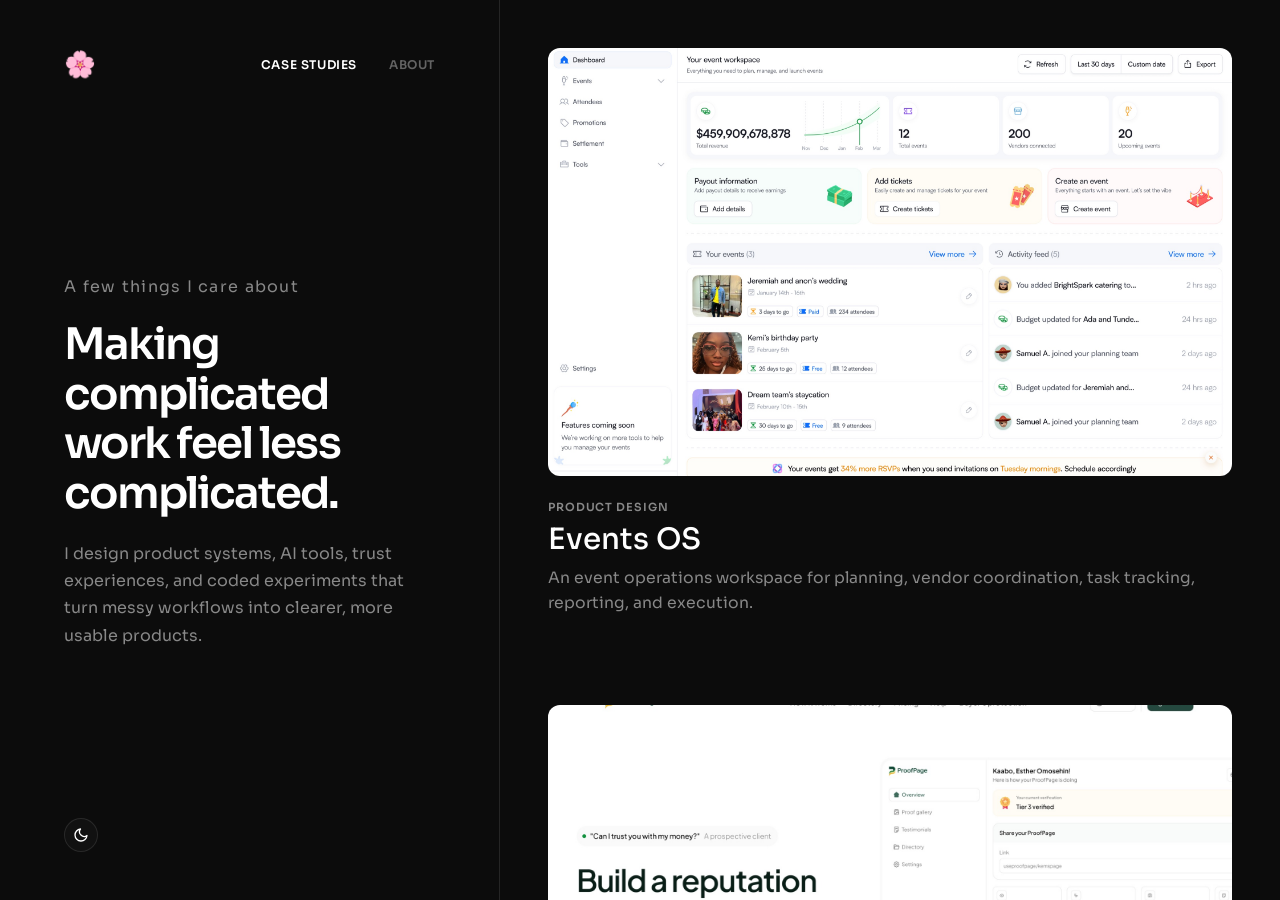
==== case-studies/index.html @ 14cdbc22 "Add portfolio case studies and media improvements" ====
<!doctype html>
<html lang="en">
  <head>
    <meta charset="UTF-8" />
    <meta name="viewport" content="width=device-width, initial-scale=1.0" />
    <title>Case Studies | Kems Designs</title>
    <meta
      name="description"
      content="Selected product design and design engineering case studies by Kems Designs."
    />
    <link
      href="https://fonts.googleapis.com/css2?family=Sora:wght@400;500;600;700;800&display=swap"
      rel="stylesheet"
    />
    <link rel="icon" type="image/png" href="/favicon.png?v=6" />
    <style>
      *,
      *::before,
      *::after {
        box-sizing: border-box;
        margin: 0;
        padding: 0;
      }

      :root {
        --bg-color: #0c0c0c;
        --text-main: #ffffff;
        --text-sub: #888888;
        --pink: #ffbcf2;
        --grey-btn: #111111;
        --border: rgba(255, 255, 255, 0.1);
        --transition: 0.3s cubic-bezier(0.4, 0, 0.2, 1);
      }

      body.light {
        --bg-color: #fcfcfc;
        --text-main: #000000;
        --text-sub: #666666;
        --pink: #ffbcf2;
        --grey-btn: #fafafa;
        --border: rgba(0, 0, 0, 0.06);
      }

      html,
      body {
        height: 100%;
        font-family: "Sora", sans-serif;
        background: var(--bg-color);
        color: var(--text-main);
      }
      body {
        display: flex;
        overflow: hidden;
        transition:
          background var(--transition),
          color var(--transition);
      }

      .left {
        position: relative;
        z-index: 2;
        display: flex;
        width: 500px;
        height: 100vh;
        flex: 0 0 auto;
        flex-direction: column;
        padding: 3rem 4rem;
        border-right: 1px solid var(--border);
        background: var(--bg-color);
        transition:
          background var(--transition),
          border-color var(--transition);
      }

      nav {
        display: flex;
        align-items: center;
        gap: 2rem;
        margin-bottom: 5rem;
      }
      .logo {
        margin-right: auto;
        color: var(--text-main);
        font-size: 1.6rem;
        font-weight: 800;
        letter-spacing: -0.05em;
        text-decoration: none;
      }
      .nav-link {
        color: var(--text-sub);
        cursor: pointer;
        font-size: 0.75rem;
        font-weight: 600;
        letter-spacing: 0.05em;
        opacity: 0.7;
        text-decoration: none;
        text-transform: uppercase;
        transition:
          color 0.2s,
          opacity 0.2s;
        white-space: nowrap;
      }
      .nav-link:hover {
        color: var(--pink);
        opacity: 1;
      }
      .nav-link.active {
        color: var(--text-main);
        opacity: 1;
      }

      .intro {
        display: flex;
        max-width: 370px;
        flex: 1;
        flex-direction: column;
        justify-content: center;
        padding-bottom: 7rem;
      }
      .eyebrow {
        margin-bottom: 1.25rem;
        color: var(--text-sub);
        font-size: 0.74rem;
        font-weight: 500;
        letter-spacing: 0.08em;
      }
      h1 {
        font-size: clamp(2.6rem, 3.4vw, 3.6rem);
        font-weight: 600;
        letter-spacing: -0.045em;
        line-height: 1.14;
      }
      .intro p {
        margin-top: 1.35rem;
        color: var(--text-sub);
        font-size: 1rem;
        font-weight: 400;
        line-height: 1.7;
      }
      .theme-switcher {
        position: absolute;
        bottom: 3rem;
        left: 4rem;
        display: grid;
        width: 34px;
        height: 34px;
        flex: 0 0 34px;
        place-items: center;
        border: 1px solid var(--border);
        border-radius: 50%;
        background: var(--grey-btn);
        color: var(--text-main);
        cursor: pointer;
        font-size: 1rem;
        transition:
          transform 0.2s,
          border-color 0.2s;
      }
      .theme-switcher:hover {
        transform: scale(1.08);
        border-color: var(--border);
      }
      .theme-switcher svg {
        width: 16px;
        height: 16px;
        fill: none;
        stroke: currentColor;
        stroke-linecap: round;
        stroke-linejoin: round;
        stroke-width: 2;
      }
      .theme-switcher .sun-icon,
      body.light .theme-switcher .moon-icon {
        display: none;
      }
      body.light .theme-switcher .sun-icon {
        display: block;
      }

      .right {
        flex: 1;
        height: 100vh;
        overflow-y: auto;
        padding: 3rem;
        scrollbar-width: none;
      }
      .right::-webkit-scrollbar {
        display: none;
      }
      .gallery {
        display: flex;
        max-width: 900px;
        margin: 0 auto;
        flex-direction: column;
        gap: 5.5rem;
        padding-bottom: 4rem;
      }
      .project {
        color: inherit;
        text-decoration: none;
      }
      .project-visual {
        position: relative;
        min-height: 0;
        aspect-ratio: 16 / 10;
        overflow: hidden;
        border: 0;
        border-radius: 12px;
        background: var(--grey-btn);
        transition: box-shadow 0.25s;
      }
      .project-visual img,
      .project-visual video {
        display: block;
        width: 100%;
        height: 100%;
        min-height: 0;
        object-fit: cover;
        transition: transform 0.45s cubic-bezier(0.165, 0.84, 0.44, 1);
      }
      .project:hover .project-visual {
        box-shadow: 0 8px 24px rgba(0, 0, 0, 0.07);
      }
      .project:hover .project-visual img,
      .project:hover .project-visual video {
        transform: scale(1.025);
      }
      .project-visual img:not([src]),
      .project-visual img.is-missing {
        display: none;
      }
      .fallback {
        position: absolute;
        inset: 0;
        display: grid;
        place-items: center;
        background:
          linear-gradient(140deg, rgba(128, 128, 128, 0.12), transparent 48%),
          var(--grey-btn);
        color: var(--text-sub);
        font-size: 0.82rem;
      }
      .project-visual img[src]:not(.is-missing) + .fallback {
        display: none;
      }
      .project-info {
        display: flex;
        align-items: flex-end;
        justify-content: space-between;
        gap: 2rem;
        padding-top: 1.5rem;
      }
      .project-type {
        margin-bottom: 0.38rem;
        color: var(--text-sub);
        font-size: 0.7rem;
        font-weight: 600;
        letter-spacing: 0.08em;
        text-transform: uppercase;
      }
      .project-title {
        font-size: clamp(1.55rem, 2.3vw, 2.15rem);
        font-weight: 500;
        letter-spacing: 0;
      }
      .project-meta {
        padding-bottom: 0.15rem;
        color: var(--text-sub);
        font-size: 0.78rem;
        font-weight: 400;
        text-align: right;
      }
      .project-description {
        max-width: 650px;
        margin-top: 0.55rem;
        color: var(--text-sub);
        font-size: 0.98rem;
        font-weight: 400;
        line-height: 1.6;
      }
      .project-footer {
        display: flex;
        align-items: center;
        justify-content: space-between;
        gap: 1rem;
        margin-top: 1rem;
      }
      .outcomes {
        display: flex;
        flex-wrap: wrap;
        gap: 0.45rem;
      }
      .outcome {
        padding: 0.38rem 0.55rem;
        border: 1px solid var(--border);
        border-radius: 999px;
        color: var(--text-sub);
        font-size: 0.68rem;
        font-weight: 600;
      }
      .project-cta {
        color: var(--text-main);
        font-size: 0.75rem;
        font-weight: 800;
        white-space: nowrap;
      }
      .project:hover .project-cta {
        color: var(--pink);
      }
      .project:hover .project-cta span {
        display: inline-block;
        transform: translateX(4px);
      }

      @media (max-width: 760px) {
        body {
          display: block;
          height: auto;
          overflow-y: auto;
        }
        .left {
          width: 100%;
          height: auto;
          min-height: 430px;
          padding: 2rem;
          border-right: 0;
          border-bottom: 1px solid var(--border);
        }
        nav {
          margin-bottom: 2.5rem;
        }
        .intro {
          min-height: 250px;
          padding-bottom: 3.5rem;
        }
        .theme-switcher {
          position: static;
        }
        .right {
          height: auto;
          padding: 1.5rem;
        }
        .gallery {
          gap: 2.4rem;
        }
      }

      @media (max-width: 560px) {
        nav {
          gap: 1rem;
        }
        .left {
          min-height: 390px;
        }
        h1 {
          font-size: 2.45rem;
        }
        .project-visual {
          min-height: 260px;
          aspect-ratio: auto;
        }
        .project-info {
          align-items: flex-start;
          flex-direction: column;
          gap: 0.3rem;
        }
        .project-meta {
          text-align: left;
        }
      }

      @media (prefers-reduced-motion: reduce) {
        *,
        *::before,
        *::after {
          scroll-behavior: auto !important;
          transition-duration: 0.01ms !important;
        }
      }
    </style>
  </head>
  <body>
    <aside class="left">
      <nav>
        <a class="logo" href="/">🌸</a>
        <a class="nav-link active" href="/case-studies/">Case Studies</a>
        <a class="nav-link" href="/about.html">About</a>
      </nav>
      <div class="intro">
        <p class="eyebrow">A few things I care about</p>
        <h1>Making complicated work feel less complicated.</h1>
        <p>
          I design product systems, AI tools, trust experiences, and coded
          experiments that turn messy workflows into clearer, more usable
          products.
        </p>
      </div>
      <button
        class="theme-switcher"
        type="button"
        aria-label="Toggle color theme"
      >
        <svg class="moon-icon" viewBox="0 0 24 24" aria-hidden="true">
          <path d="M21 12.79A9 9 0 1 1 11.21 3 7 7 0 0 0 21 12.79z" />
        </svg>
        <svg class="sun-icon" viewBox="0 0 24 24" aria-hidden="true">
          <circle cx="12" cy="12" r="4" />
          <path
            d="M12 2v2M12 20v2M4.93 4.93l1.41 1.41M17.66 17.66l1.41 1.41M2 12h2M20 12h2M4.93 19.07l1.41-1.41M17.66 6.34l1.41-1.41"
          />
        </svg>
      </button>
    </aside>

    <main class="right">
      <section class="gallery" aria-label="Case studies">
        <a class="project" href="/case-studies/events-os/">
          <div class="project-visual">
            <img
              data-src="/public/case-studies/events-os/actual/dashboard.jpg"
              alt="Events OS dashboard"
            /><span class="fallback">Events OS</span>
          </div>
          <div class="project-info">
            <div>
              <p class="project-type">Product design</p>
              <h2 class="project-title">Events OS</h2>
            </div>
          </div>
          <p class="project-description">
            An event operations workspace for planning, vendor coordination,
            task tracking, reporting, and execution.
          </p>
        </a>
        <a class="project" href="/case-studies/proofpage/">
          <div class="project-visual">
            <img
              data-src="/public/case-studies/proofpage/actual/hero.jpg"
              alt="ProofPage trust and verification experience"
            /><span class="fallback">ProofPage</span>
          </div>
          <div class="project-info">
            <div>
              <p class="project-type">Product design</p>
              <h2 class="project-title">ProofPage</h2>
            </div>
          </div>
          <p class="project-description">
            A trust and verification experience that helps buyers understand
            vendor credibility, protection, and proof before making decisions.
          </p>
        </a>
        <a class="project" href="/case-studies/klone/">
          <div class="project-visual">
            <img
              data-src="/public/case-studies/klone/actual/customer-hero.jpg"
              alt="Klone brand and product work"
            /><span class="fallback">Klone</span>
          </div>
          <div class="project-info">
            <div>
              <p class="project-type">Brand and product</p>
              <h2 class="project-title">Klone</h2>
            </div>
          </div>
          <p class="project-description">
            A brand and product direction built to make Klone sharper, more
            recognizable, and consistent across product and marketing
            touchpoints.
          </p>
        </a>
        <a class="project" href="/case-studies/copylint/">
          <div class="project-visual">
            <img
              data-src="/public/case-studies/copylint/actual/scan-ready.jpg"
              alt="CopyLint scan file modal"
            /><span class="fallback">CopyLint</span>
          </div>
          <div class="project-info">
            <div>
              <p class="project-type">Figma plugin</p>
              <h2 class="project-title">CopyLint</h2>
            </div>
          </div>
          <p class="project-description">
            An AI-assisted copy review tool that catches inconsistent copy and
            microcopy directly inside design files.
          </p>
        </a>
        <a class="project" href="/case-studies/design-engineering-lab/">
          <div class="project-visual">
            <video
              autoplay
              muted
              loop
              playsinline
              preload="metadata"
              aria-label="Crane Flight gameplay"
            >
              <source
                src="https://res.cloudinary.com/dgyadttyg/video/upload/v1777831700/craneflight_bix5jl.mp4"
                type="video/mp4"
              />
            </video>
          </div>
          <div class="project-info">
            <div>
              <p class="project-type">Games and experiments</p>
              <h2 class="project-title">Design engineering lab</h2>
            </div>
          </div>
          <p class="project-description">
            A full case study on playful coded experiments exploring games,
            motion, feedback, interaction design, audio, and frontend craft.
          </p>
        </a>
      </section>
    </main>
    <script>
      const body = document.body;
      const toggle = document.querySelector(".theme-switcher");
      const primaryNav = document.querySelector("nav");
      const sidebar = document.querySelector(".left");
      const scrollPanel = document.querySelector(".right");

      const responsiveThemePlacement = window.matchMedia(
        "(max-width: 760px)",
      );

      function placeThemeToggle({ matches }) {
        if (!toggle || !primaryNav || !sidebar) return;
        (matches ? primaryNav : sidebar).append(toggle);
      }

      placeThemeToggle(responsiveThemePlacement);
      responsiveThemePlacement.addEventListener("change", placeThemeToggle);

      window.addEventListener(
        "wheel",
        (event) => {
          if (
            window.innerWidth <= 760 ||
            !scrollPanel ||
            event.target.closest(".right")
          )
            return;
          scrollPanel.scrollTop += event.deltaY;
        },
        { passive: true },
      );

      if (localStorage.getItem("theme") === "light")
        body.classList.add("light");
      toggle.addEventListener("click", () => {
        body.classList.toggle("light");
        localStorage.setItem(
          "theme",
          body.classList.contains("light") ? "light" : "dark",
        );
      });
      document.querySelectorAll("img[data-src]").forEach((image) => {
        const target = image.dataset.src;
        fetch(target, { method: "HEAD" })
          .then((response) => {
            if (response.ok) image.src = target;
            else image.classList.add("is-missing");
          })
          .catch(() => image.classList.add("is-missing"));
      });
      document
        .querySelectorAll("img[src]")
        .forEach((image) =>
          image.addEventListener("error", () =>
            image.classList.add("is-missing"),
          ),
        );
    </script>
  </body>
</html>
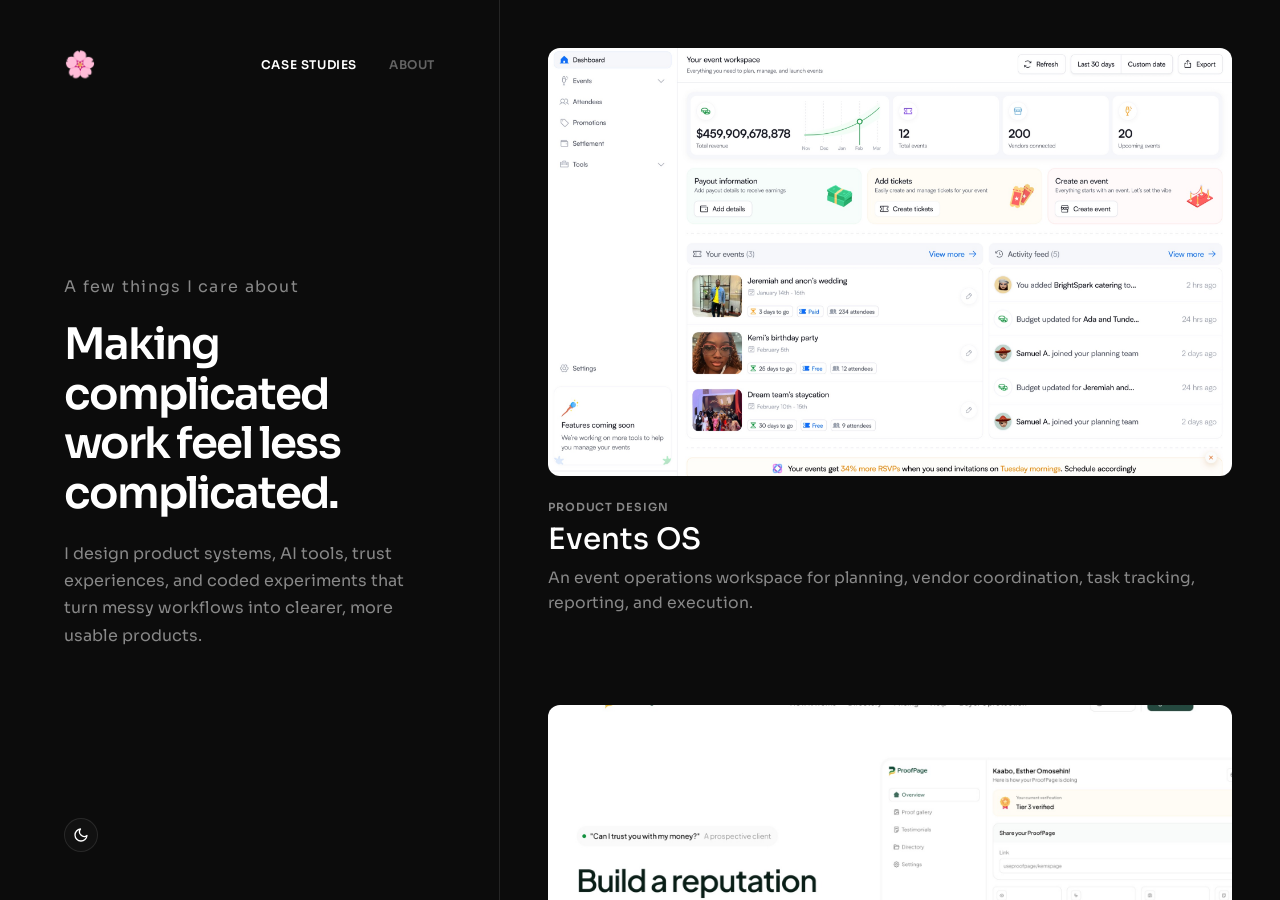
==== commit b6d62435: "Update favicon and Whack-a-Mole media" ====
--- a/case-studies/index.html
+++ b/case-studies/index.html
@@ -12,7 +12,8 @@
       href="https://fonts.googleapis.com/css2?family=Sora:wght@400;500;600;700;800&display=swap"
       rel="stylesheet"
     />
-    <link rel="icon" type="image/png" href="/favicon.png?v=6" />
+    <link rel="icon" type="image/png" sizes="512x512" href="/favicon-kems.png?v=1" />
+    <link rel="apple-touch-icon" href="/favicon-kems.png?v=1" />
     <style>
       *,
       *::before,
